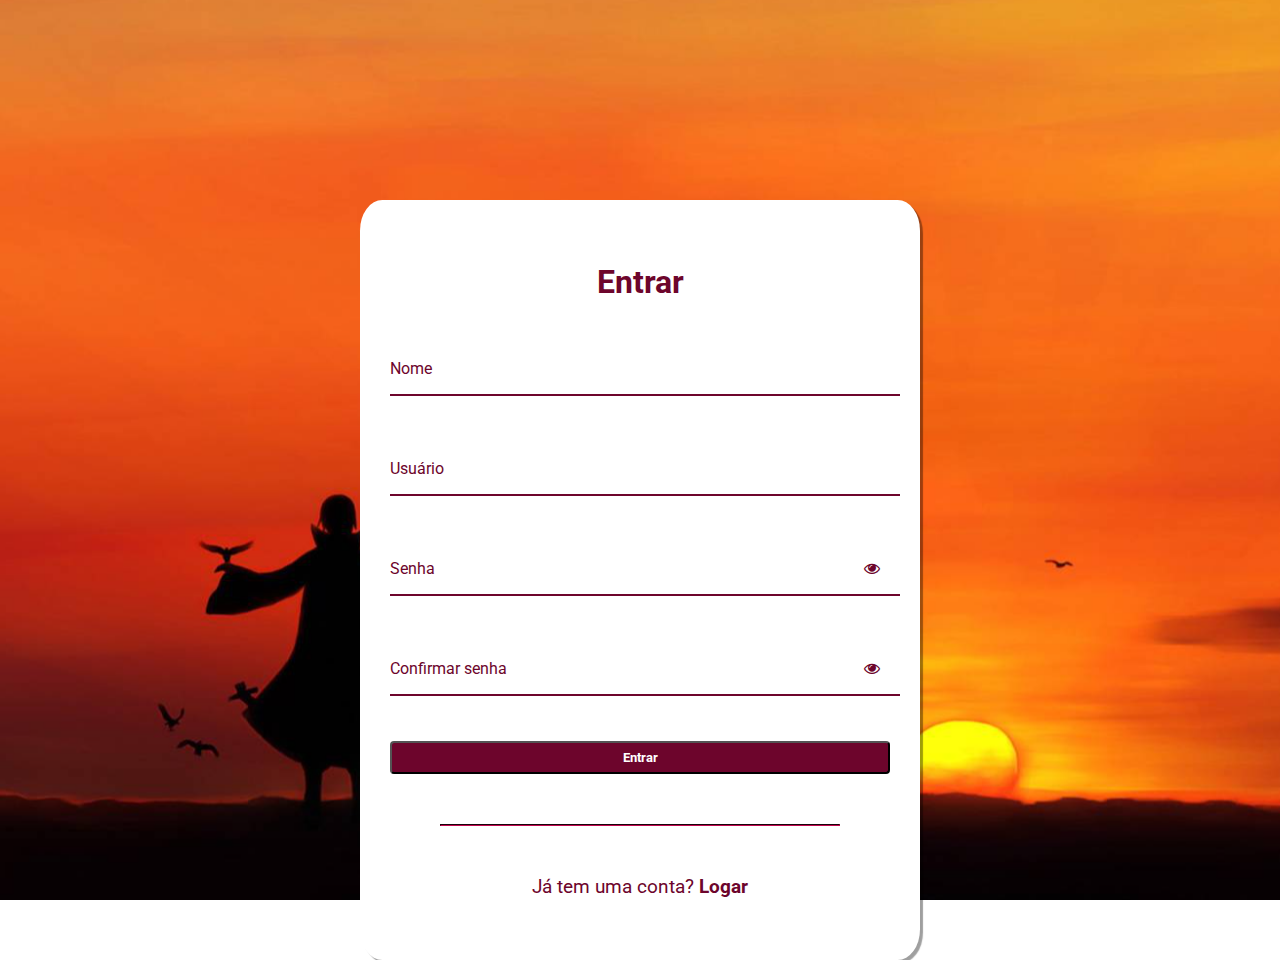
==== cadastro.html @ ab665b2f "adicionando formulário de cadastro" ====
<!DOCTYPE html>
<html lang="en">

<head>
    <meta charset="UTF-8">
    <meta http-equiv="X-UA-Compatible" content="IE=edge">
    <meta name="viewport" content="width=device-width, initial-scale=1.0">
    <title>Document</title>
    <link rel="stylesheet" href="./styles/cadastro.css">
    <link rel="stylesheet" href="https://stackpath.bootstrapcdn.com/font-awesome/4.7.0/css/font-awesome.min.css">
</head>

<body>
    <div class="container">
        <div class="card">
            <h1>Entrar</h1>
            <div class="label-float">
                <input type="text" id="nome" placeholder="" required>
                <label for="usuario">Nome</label>
            </div>
            <div class="label-float">
                <input type="text" id="usuario" placeholder="" required>
                <label for="usuario">Usuário</label>
            </div>
            <div class="label-float">
                <input type="password" id="senha" placeholder="" required>
                <label for="usuario">Senha</label>
                <i class="fa fa-eye" aria-hidden="true" onclick="showPassword(senha)"></i>
            </div>
            <div class="label-float">
                <input type="password" id="confimarSenha" placeholder="" required>
                <label for="usuario">Confirmar senha</label>
                <i class="fa fa-eye" aria-hidden="true" onclick="showPassword(confimarSenha)"></i>
            </div>
            <div class=".justify-center div-btn">
                <button>Entrar</button>
            </div>
            <div class="hr">
                <hr>
            </div>
            <p>Já tem uma conta?
                <a href="./login.html">Logar</a>
            </p>
        </div>
    </div>
    <script src="./index.js"></script>
</body>

</html>
---- styles/cadastro.css ----
@import url("https://fonts.googleapis.com/css2?family=Roboto:ital,wght@0,100;0,300;0,400;0,500;0,700;0,900;1,100;1,300;1,400;1,500;1,700;1,900&display=swap");

* {
  margin: 0;
  padding: 0;
  font-family: "Roboto", sans-serif;
}

body {
  background-image: url("../images/itachi2.png");
  background-size: cover;
  background-repeat: no-repeat;
  background-attachment: fixed;
}

.justify-center {
  display: flex;
  justify-content: center;
}

.container {
  display: flex;
  justify-content: center;
  width: 100%;
  margin-top: 200px;
}

.card {
  display: flex;
  justify-content: center;
  align-items: center;
  flex-direction: column;
  width: 500px;
  height: 700px;
  background-color: rgb(255, 255, 255);
  padding: 30px;
  border-radius: 4%;
  box-shadow: 3px 3px 1px 0px #00000060;
  position: relative;
}

h1 {
  text-align: center;
  margin-bottom: 20px;
  color: #6d052c;
}

.label-float {
  position: relative;
  width: 100%;
  height: auto;
  position: relative;
  padding-top: 13px;
  margin-top: 5%;
  margin-bottom: 5%;
}
.label-float input {
  width: 100%;
  padding: 5px 5px;
  display: inline-block;
  border: 0;
  border-bottom: 2px solid #6d052c;
  background-color: transparent;
  outline: none;
  min-width: 180px;
  font-size: 16pt;
  border-radius: 0;
  transition: all 0.3s ease-out;
}

.label-float label {
  color: #6d052c;
  pointer-events: none;
  position: absolute;
  top: 0;
  left: 0;
  margin-top: 13px;
  transition: all 0.3s ease-out;
}

.label-float input:focus + label,
.label-float input:valid + label {
  font-size: 12pt;
  margin-top: -5px;
}

.hr {
  display: flex;
  justify-content: center;
  width: 100%;
}

.hr hr {
  width: 80%;
  margin: 50px;
}

.hr hr {
  border-color: #6d052c;
  top: 0;
}

button {
  width: 100%;
  padding: 7px;
  font-weight: bolder;
  margin-top: 20px;
  border-radius: 4px;
  cursor: pointer;
  background-color: #6d052c;
  color: #fff;
}

button:hover {
  width: 100%;
  background-color: #b2144b;
  color: #fff;
  border-color: #6d052c;
  transition: all 0.3s ease-out;
}

.div-btn {
  width: 100%;
}

p {
  color: #6d052c;
  font-size: 14pt;
  text-align: center;
}

a {
  color: #6d052c;
  font-weight: bolder;
  text-decoration: none;
  transition: all 0.3s ease-out;
}

a:hover {
  color: #b2144b;
}

.fa-eye {
  position: absolute;
  top: 14px;
  right: 10px;
  cursor: pointer;
  color: #6d052c;
}
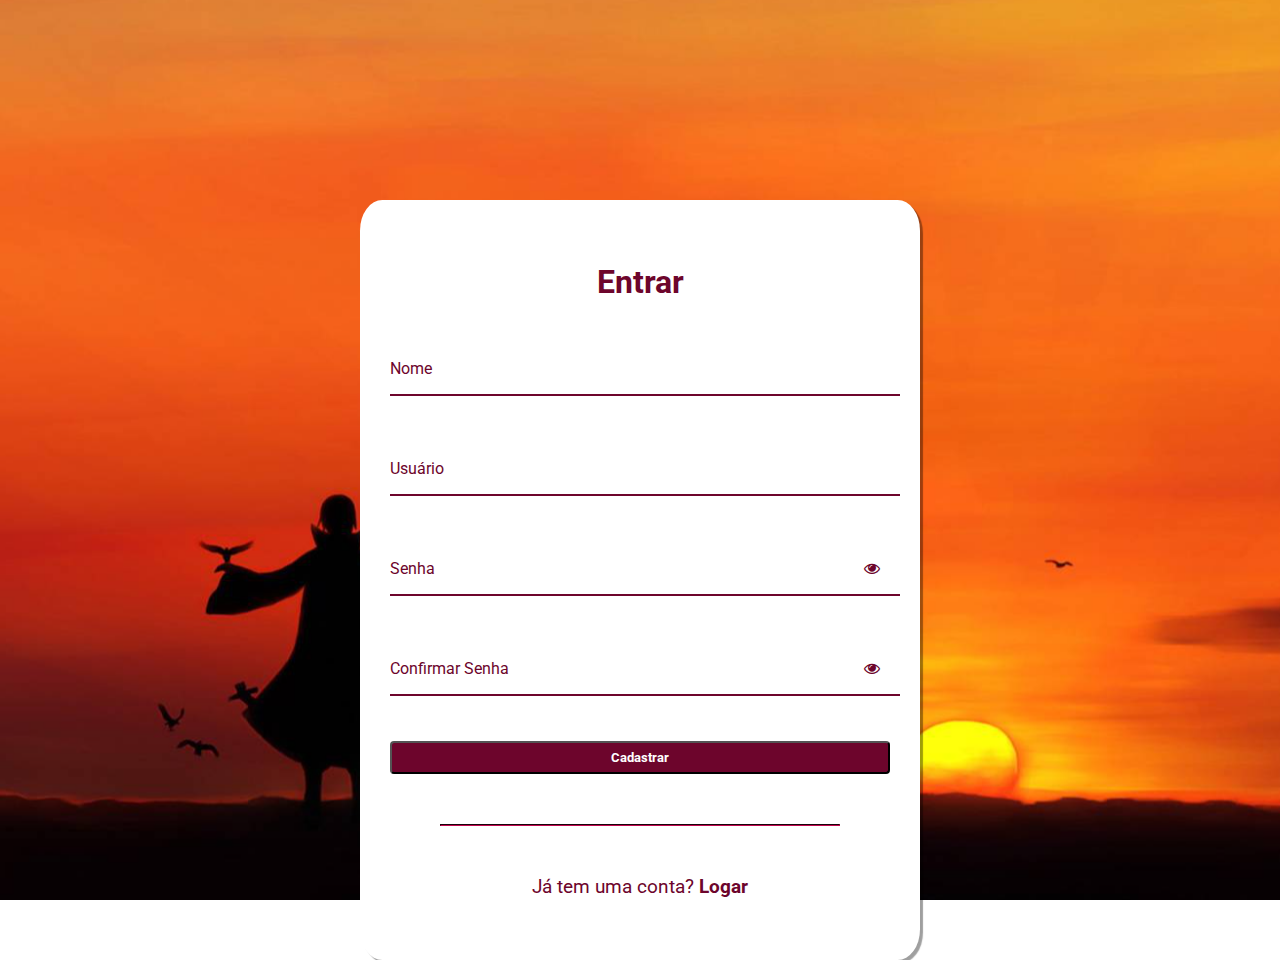
==== commit fdcb9c47: "Layout da tela cadastro ajustado - inputs corrigidos" ====
--- a/cadastro.html
+++ b/cadastro.html
@@ -15,25 +15,27 @@
         <div class="card">
             <h1>Entrar</h1>
             <div class="label-float">
-                <input type="text" id="nome" placeholder="" required>
-                <label for="usuario">Nome</label>
+                <input type="text" id="nome" placeholder="" required onkeyup="validaCampo(nome, labelNome,5)">
+                <label id="labelNome" for="usuario" title="Nome">Nome</label>
             </div>
             <div class="label-float">
-                <input type="text" id="usuario" placeholder="" required>
-                <label for="usuario">Usuário</label>
+                <input type="text" id="usuario" placeholder="" required onkeyup="validaCampo(usuario, labelUsuario,6)">
+                <label id="labelUsuario" for="usuario" title="Usuário">Usuário</label>
             </div>
             <div class="label-float">
-                <input type="password" id="senha" placeholder="" required>
-                <label for="usuario">Senha</label>
+                <input type="password" id="senha" placeholder="" required onkeyup="validaSenha(senha,labelSenha,8)">
+                <label id="labelSenha" for="usuario" title="Senha">Senha</label>
                 <i class="fa fa-eye" aria-hidden="true" onclick="showPassword(senha)"></i>
             </div>
             <div class="label-float">
-                <input type="password" id="confimarSenha" placeholder="" required>
-                <label for="usuario">Confirmar senha</label>
-                <i class="fa fa-eye" aria-hidden="true" onclick="showPassword(confimarSenha)"></i>
+                <input type="password" id="confirmarSenha" placeholder="" required
+                    onkeyup="comparaSenha(senha,confirmarSenha,labelConfirmarSenha)">
+                <label id="labelConfirmarSenha" for="usuario" title="Confirmar Senha">Confirmar Senha</label>
+                <i class="fa fa-eye" aria-hidden="true" onclick="showPassword(confirmarSenha)"></i>
             </div>
+
             <div class=".justify-center div-btn">
-                <button>Entrar</button>
+                <button onclick="cadastrar()">Cadastrar</button>
             </div>
             <div class="hr">
                 <hr>
